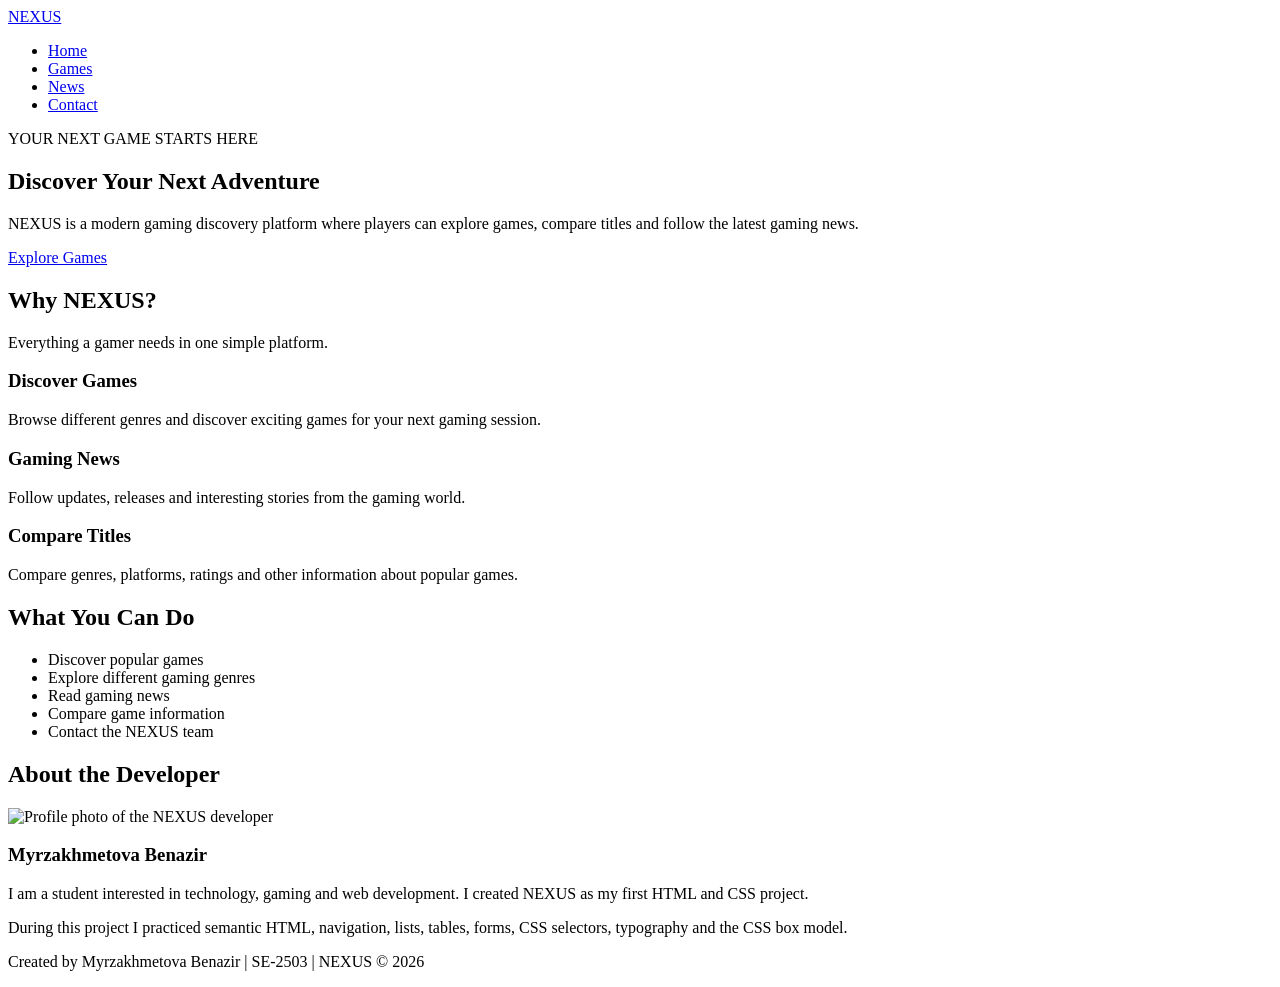
==== index.html @ 3fbef51e "Add files via upload" ====
<!DOCTYPE html>
<html lang="en">

<head>
    <meta charset="UTF-8">
    <meta name="viewport" content="width=device-width, initial-scale=1.0">

    <!--
        NEXUS Game Store
        Created by: Myrzakhmetova Benazir
        Group: SE-2503
    -->

    <title>NEXUS | Home</title>
    <link rel="stylesheet" href="css/style.css">
</head>

<body>

<header id="main-header">
    <nav class="navbar">
        <a href="index.html" class="logo">NEXUS</a>

        <ul class="nav-menu">
            <li><a class="active" href="index.html">Home</a></li>
            <li><a href="games.html">Games</a></li>
            <li><a href="news.html">News</a></li>
            <li><a href="contact.html">Contact</a></li>
        </ul>
    </nav>
</header>

<main>

    <section class="hero">
        <div class="hero-content">
            <p class="tag">YOUR NEXT GAME STARTS HERE</p>

            <h1>Discover Your Next Adventure</h1>

            <p>
                NEXUS is a modern gaming discovery platform where players
                can explore games, compare titles and follow the latest
                gaming news.
            </p>

            <a href="games.html" class="btn">Explore Games</a>
        </div>
    </section>

    <section class="section">
        <h2>Why NEXUS?</h2>

        <p class="section-description">
            Everything a gamer needs in one simple platform.
        </p>

        <div class="card-container">

            <article class="card">
                <h3>Discover Games</h3>
                <p>
                    Browse different genres and discover exciting games
                    for your next gaming session.
                </p>
            </article>

            <article class="card">
                <h3>Gaming News</h3>
                <p>
                    Follow updates, releases and interesting stories
                    from the gaming world.
                </p>
            </article>

            <article class="card">
                <h3>Compare Titles</h3>
                <p>
                    Compare genres, platforms, ratings and other
                    information about popular games.
                </p>
            </article>

        </div>
    </section>

    <section class="section dark-section">
        <h2>What You Can Do</h2>

        <ul class="feature-list">
            <li>Discover popular games</li>
            <li>Explore different gaming genres</li>
            <li>Read gaming news</li>
            <li>Compare game information</li>
            <li>Contact the NEXUS team</li>
        </ul>
    </section>

    <section class="section">
        <h2>About the Developer</h2>

        <div class="profile-card">

            <img src="images/profile.jpg"
                 alt="Profile photo of the NEXUS developer"
                 class="profile-img">

            <div>
                <h3>Myrzakhmetova Benazir </h3>

                <p>
                    I am a student interested in technology, gaming and
                    web development. I created NEXUS as my first HTML
                    and CSS project.
                </p>

                <p>
                    During this project I practiced semantic HTML,
                    navigation, lists, tables, forms, CSS selectors,
                    typography and the CSS box model.
                </p>
            </div>

        </div>
    </section>

</main>

<footer>
    <p>Created by Myrzakhmetova Benazir | SE-2503 | NEXUS © 2026</p>
</footer>

</body>
</html>
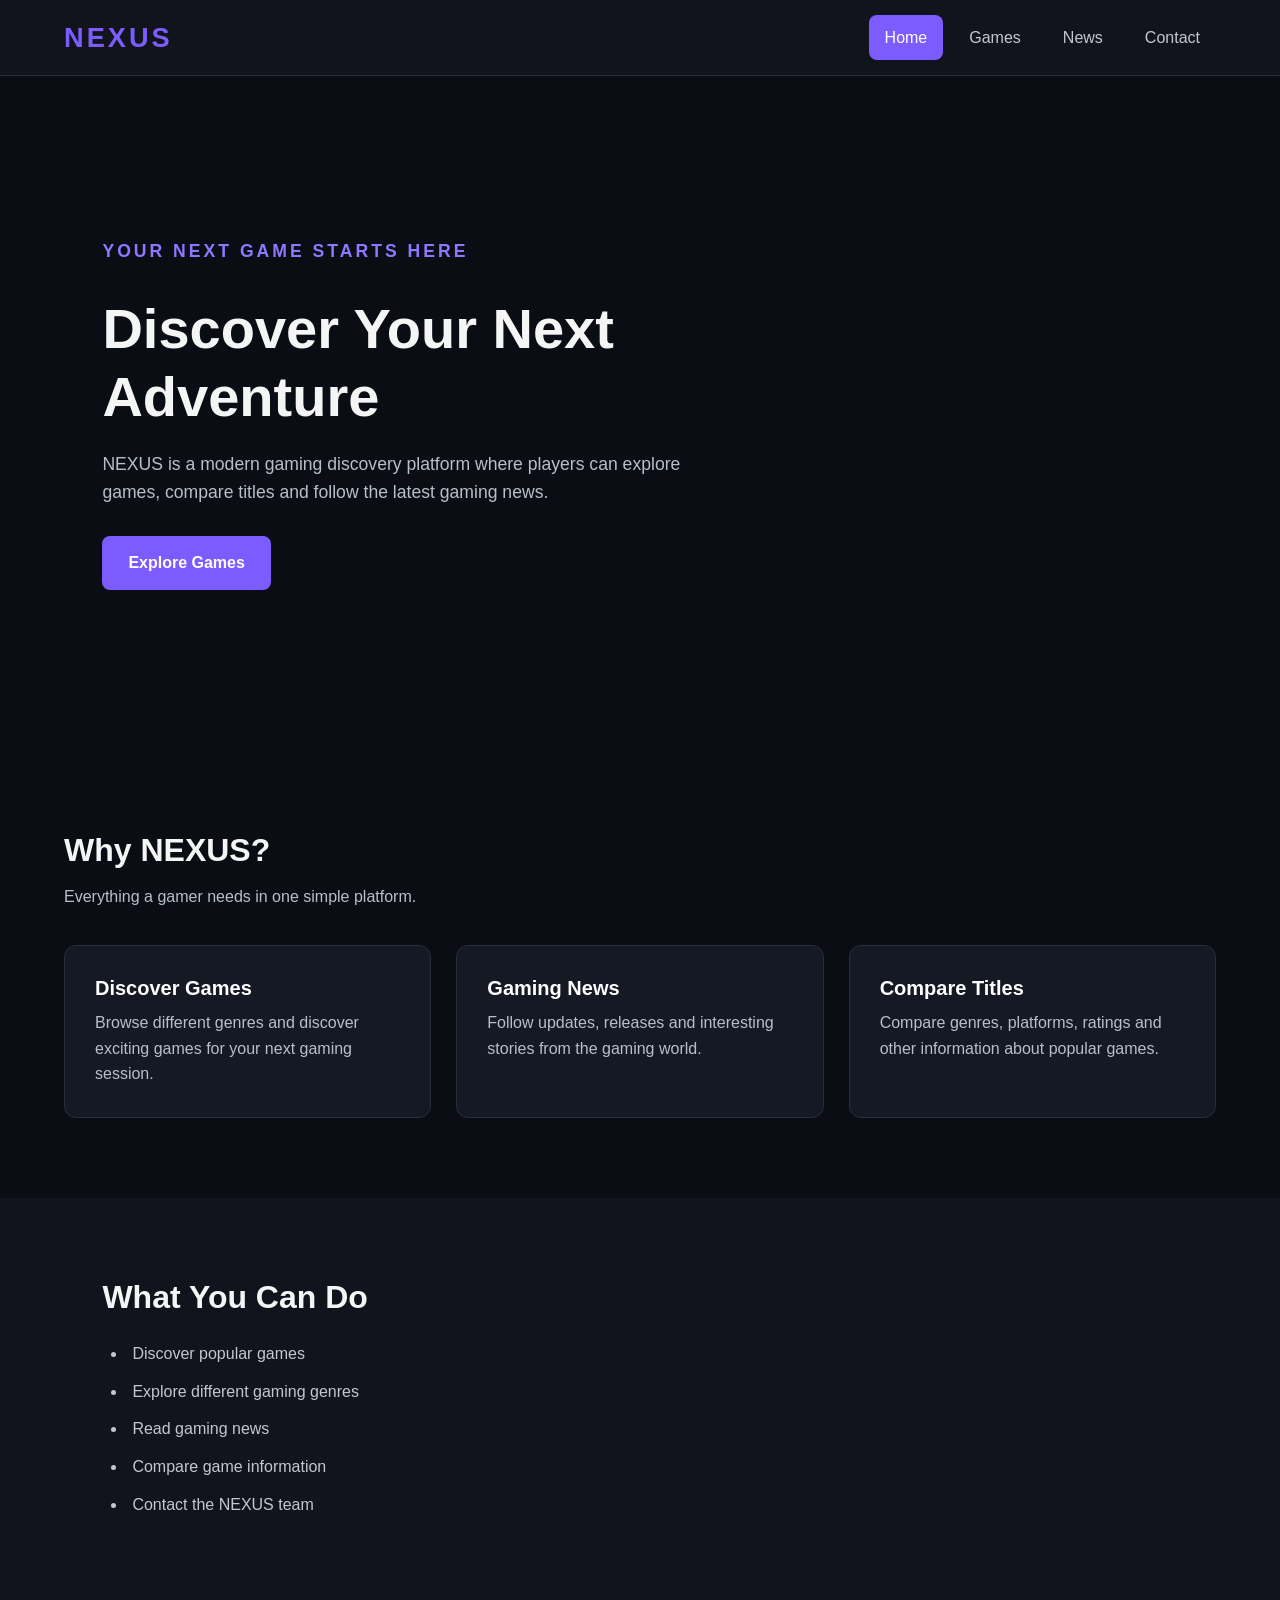
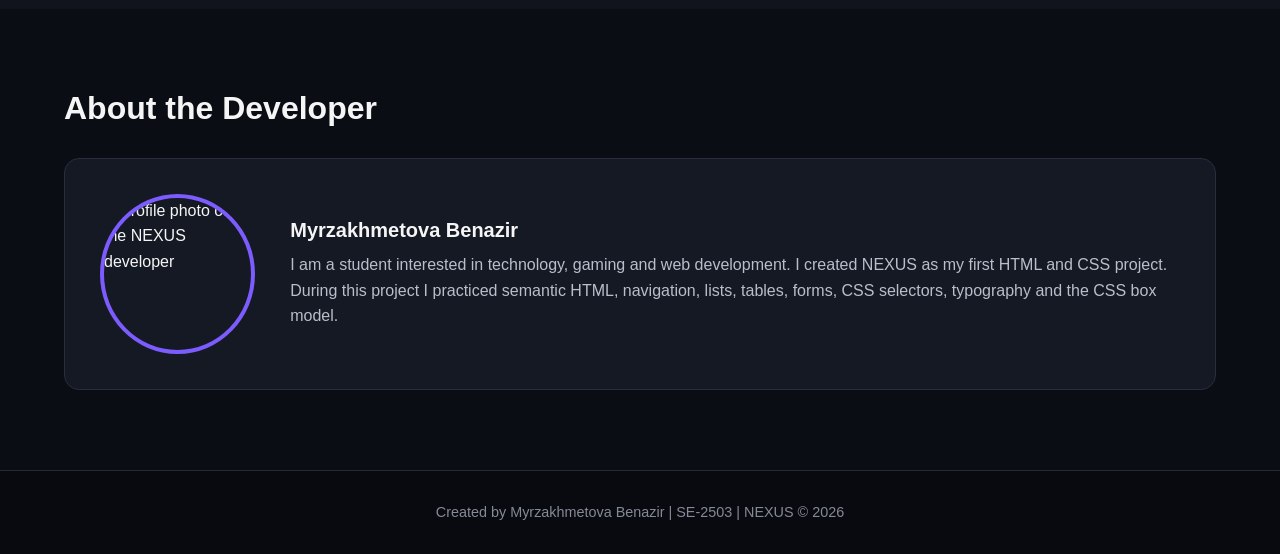
==== commit 5cbbf3df: "Update index.html" ====
--- a/index.html
+++ b/index.html
@@ -12,7 +12,7 @@
     -->
 
     <title>NEXUS | Home</title>
-    <link rel="stylesheet" href="css/style.css">
+    <link rel="stylesheet" href="style.css">
 </head>
 
 <body>
@@ -131,4 +131,4 @@
 </footer>
 
 </body>
-</html>+</html>
--- a/style.css
+++ b/style.css
@@ -0,0 +1,553 @@
+/* =========================
+   NEXUS GAME STORE
+   Created by: Myrzakhmetova Benazir 
+   ========================= */
+
+
+/* ---------- GLOBAL RESET ---------- */
+
+* {
+    margin: 0;
+    padding: 0;
+    box-sizing: border-box;
+}
+
+
+/* ---------- ELEMENT SELECTORS ---------- */
+
+body {
+    font-family: Arial, Helvetica, sans-serif;
+    background-color: #0b0d14;
+    color: #f5f5f5;
+    line-height: 1.6;
+}
+
+h1,
+h2,
+h3 {
+    line-height: 1.2;
+}
+
+h1 {
+    font-size: 3.5rem;
+}
+
+h2 {
+    font-size: 2rem;
+    margin-bottom: 15px;
+}
+
+h3 {
+    font-size: 1.25rem;
+    margin-bottom: 10px;
+}
+
+p {
+    color: #b9becb;
+}
+
+a {
+    color: #ffffff;
+    text-decoration: none;
+}
+
+img {
+    display: block;
+    max-width: 100%;
+}
+
+
+/* ---------- HEADER ---------- */
+
+/* ID SELECTOR */
+
+#main-header {
+    background-color: #11141d;
+    border-bottom: 1px solid #272b38;
+    position: sticky;
+    top: 0;
+    z-index: 100;
+}
+
+
+/* ---------- NAVIGATION ---------- */
+
+.navbar {
+    width: 90%;
+    max-width: 1200px;
+    min-height: 75px;
+    margin: auto;
+
+    display: flex;
+    justify-content: space-between;
+    align-items: center;
+}
+
+.logo {
+    color: #7c5cff;
+    font-size: 1.7rem;
+    font-weight: 800;
+    letter-spacing: 3px;
+}
+
+.nav-menu {
+    display: flex;
+    align-items: center;
+    gap: 10px;
+    list-style: none;
+}
+
+
+/* DESCENDANT SELECTOR */
+
+.nav-menu a {
+    display: block;
+    padding: 10px 16px;
+    color: #c4c7d0;
+    border-radius: 8px;
+    transition: 0.3s;
+}
+
+.nav-menu a:hover {
+    color: #ffffff;
+    background-color: #242838;
+}
+
+.nav-menu a.active {
+    color: #ffffff;
+    background-color: #7c5cff;
+}
+
+
+/* ---------- HERO ---------- */
+
+.hero {
+    min-height: 75vh;
+
+    display: flex;
+    align-items: center;
+
+    padding: 80px 8%;
+
+    background:
+        linear-gradient(
+            rgba(11, 13, 20, 0.80),
+            rgba(11, 13, 20, 0.95)
+        ),
+        url("../images/gaming.jpg");
+
+    background-size: cover;
+    background-position: center;
+}
+
+.hero-content {
+    max-width: 700px;
+}
+
+.hero h1 {
+    margin: 10px 0 20px;
+}
+
+.hero p {
+    max-width: 620px;
+    margin-bottom: 30px;
+    font-size: 1.1rem;
+}
+
+
+/* ---------- TAG ---------- */
+
+.tag {
+    color: #8f77ff;
+    font-size: 0.85rem;
+    font-weight: bold;
+    letter-spacing: 3px;
+}
+
+
+/* ---------- BUTTON ---------- */
+
+.btn {
+    display: inline-block;
+
+    background-color: #7c5cff;
+    color: white;
+
+    border: 2px solid #7c5cff;
+    border-radius: 8px;
+
+    padding: 12px 24px;
+
+    font-size: 1rem;
+    font-weight: bold;
+
+    cursor: pointer;
+    transition: 0.3s;
+}
+
+.btn:hover {
+    background-color: transparent;
+    color: #9c87ff;
+}
+
+
+/* ---------- SECTIONS ---------- */
+
+.section {
+    width: 90%;
+    max-width: 1200px;
+
+    margin: auto;
+    padding: 80px 0;
+}
+
+.section-description {
+    margin-bottom: 35px;
+}
+
+.dark-section {
+    width: 100%;
+    max-width: none;
+
+    padding-left: 8%;
+    padding-right: 8%;
+
+    background-color: #11141d;
+}
+
+
+/* ---------- CARDS ---------- */
+
+.card-container {
+    display: flex;
+    gap: 25px;
+    flex-wrap: wrap;
+}
+
+.card {
+    flex: 1;
+    min-width: 220px;
+
+    padding: 30px;
+
+    background-color: #151923;
+
+    border: 1px solid #292e3d;
+    border-radius: 12px;
+
+    transition: 0.3s;
+}
+
+.card:hover {
+    transform: translateY(-5px);
+    border-color: #7c5cff;
+}
+
+.card h3 {
+    color: #ffffff;
+}
+
+
+/* ---------- LISTS ---------- */
+
+.feature-list,
+.trend-list {
+    margin: 25px 0 0 25px;
+}
+
+.feature-list li,
+.trend-list li {
+    color: #c4c7d0;
+    margin-bottom: 12px;
+    padding-left: 5px;
+}
+
+
+/* ---------- PROFILE ---------- */
+
+.profile-card {
+    display: flex;
+    align-items: center;
+    gap: 35px;
+
+    margin-top: 30px;
+    padding: 35px;
+
+    background-color: #151923;
+
+    border: 1px solid #292e3d;
+    border-radius: 15px;
+}
+
+.profile-img {
+    width: 160px;
+    height: 160px;
+
+    object-fit: cover;
+
+    border-radius: 50%;
+    border: 4px solid #7c5cff;
+}
+
+
+/* ---------- PAGE HEADER ---------- */
+
+.page-header {
+    padding: 90px 8%;
+    text-align: center;
+
+    background-color: #11141d;
+    border-bottom: 1px solid #272b38;
+}
+
+.page-header h1 {
+    margin: 10px 0 15px;
+}
+
+
+/* ---------- GAME CARDS ---------- */
+
+.game-grid {
+    display: grid;
+
+    grid-template-columns:
+        repeat(auto-fit, minmax(250px, 1fr));
+
+    gap: 30px;
+}
+
+.game-card {
+    overflow: hidden;
+
+    background-color: #151923;
+
+    border: 1px solid #292e3d;
+    border-radius: 15px;
+
+    transition: 0.3s;
+}
+
+.game-card:hover {
+    transform: translateY(-6px);
+    border-color: #7c5cff;
+}
+
+.game-card img {
+    width: 100%;
+    height: 220px;
+    object-fit: cover;
+}
+
+.game-info {
+    padding: 25px;
+}
+
+.genre {
+    display: inline-block;
+
+    margin-bottom: 10px;
+
+    color: #9c87ff;
+
+    font-size: 0.8rem;
+    font-weight: bold;
+    letter-spacing: 1px;
+}
+
+.price {
+    margin-top: 15px;
+
+    color: #ffffff;
+
+    font-size: 1.25rem;
+    font-weight: bold;
+}
+
+
+/* ---------- TABLE ---------- */
+
+.table-wrapper {
+    margin-top: 30px;
+    overflow-x: auto;
+}
+
+table {
+    width: 100%;
+
+    border-collapse: collapse;
+
+    background-color: #151923;
+
+    border: 1px solid #292e3d;
+}
+
+table th,
+table td {
+    padding: 16px;
+
+    border: 1px solid #292e3d;
+
+    text-align: left;
+}
+
+table th {
+    background-color: #7c5cff;
+    color: #ffffff;
+}
+
+table td {
+    color: #c4c7d0;
+}
+
+table tbody tr:hover {
+    background-color: #1d2130;
+}
+
+
+/* ---------- NEWS ---------- */
+
+.featured-news {
+    display: flex;
+
+    overflow: hidden;
+
+    background-color: #151923;
+
+    border: 1px solid #292e3d;
+    border-radius: 15px;
+}
+
+.featured-news img {
+    width: 45%;
+    min-height: 350px;
+
+    object-fit: cover;
+}
+
+.news-content {
+    padding: 40px;
+}
+
+.news-content p {
+    margin-top: 15px;
+}
+
+
+/* ---------- FORM ---------- */
+
+/* ID SELECTOR */
+
+#contact-form {
+    max-width: 700px;
+
+    margin: auto;
+    padding: 40px;
+
+    background-color: #151923;
+
+    border: 1px solid #292e3d;
+    border-radius: 15px;
+}
+
+.form-group {
+    margin-bottom: 22px;
+}
+
+.form-group label {
+    display: block;
+
+    margin-bottom: 8px;
+
+    color: #ffffff;
+    font-weight: bold;
+}
+
+.form-group input,
+.form-group select,
+.form-group textarea {
+    width: 100%;
+
+    padding: 13px;
+
+    color: #ffffff;
+    background-color: #0d1018;
+
+    border: 1px solid #343949;
+    border-radius: 7px;
+
+    font-family: inherit;
+    font-size: 1rem;
+
+    outline: none;
+}
+
+.form-group input:focus,
+.form-group select:focus,
+.form-group textarea:focus {
+    border-color: #7c5cff;
+}
+
+.form-group textarea {
+    resize: vertical;
+}
+
+
+/* ---------- FOOTER ---------- */
+
+footer {
+    padding: 30px;
+
+    background-color: #080a0f;
+
+    border-top: 1px solid #272b38;
+
+    text-align: center;
+}
+
+footer p {
+    color: #858a98;
+    font-size: 0.9rem;
+}
+
+
+/* ---------- RESPONSIVE DESIGN ---------- */
+
+@media (max-width: 750px) {
+
+    h1 {
+        font-size: 2.5rem;
+    }
+
+    .navbar {
+        flex-direction: column;
+        padding: 18px 0;
+    }
+
+    .nav-menu {
+        margin-top: 15px;
+        flex-wrap: wrap;
+        justify-content: center;
+    }
+
+    .hero {
+        min-height: 65vh;
+    }
+
+    .profile-card {
+        flex-direction: column;
+        text-align: center;
+    }
+
+    .featured-news {
+        flex-direction: column;
+    }
+
+    .featured-news img {
+        width: 100%;
+        min-height: 250px;
+    }
+
+    #contact-form {
+        padding: 25px;
+    }
+}
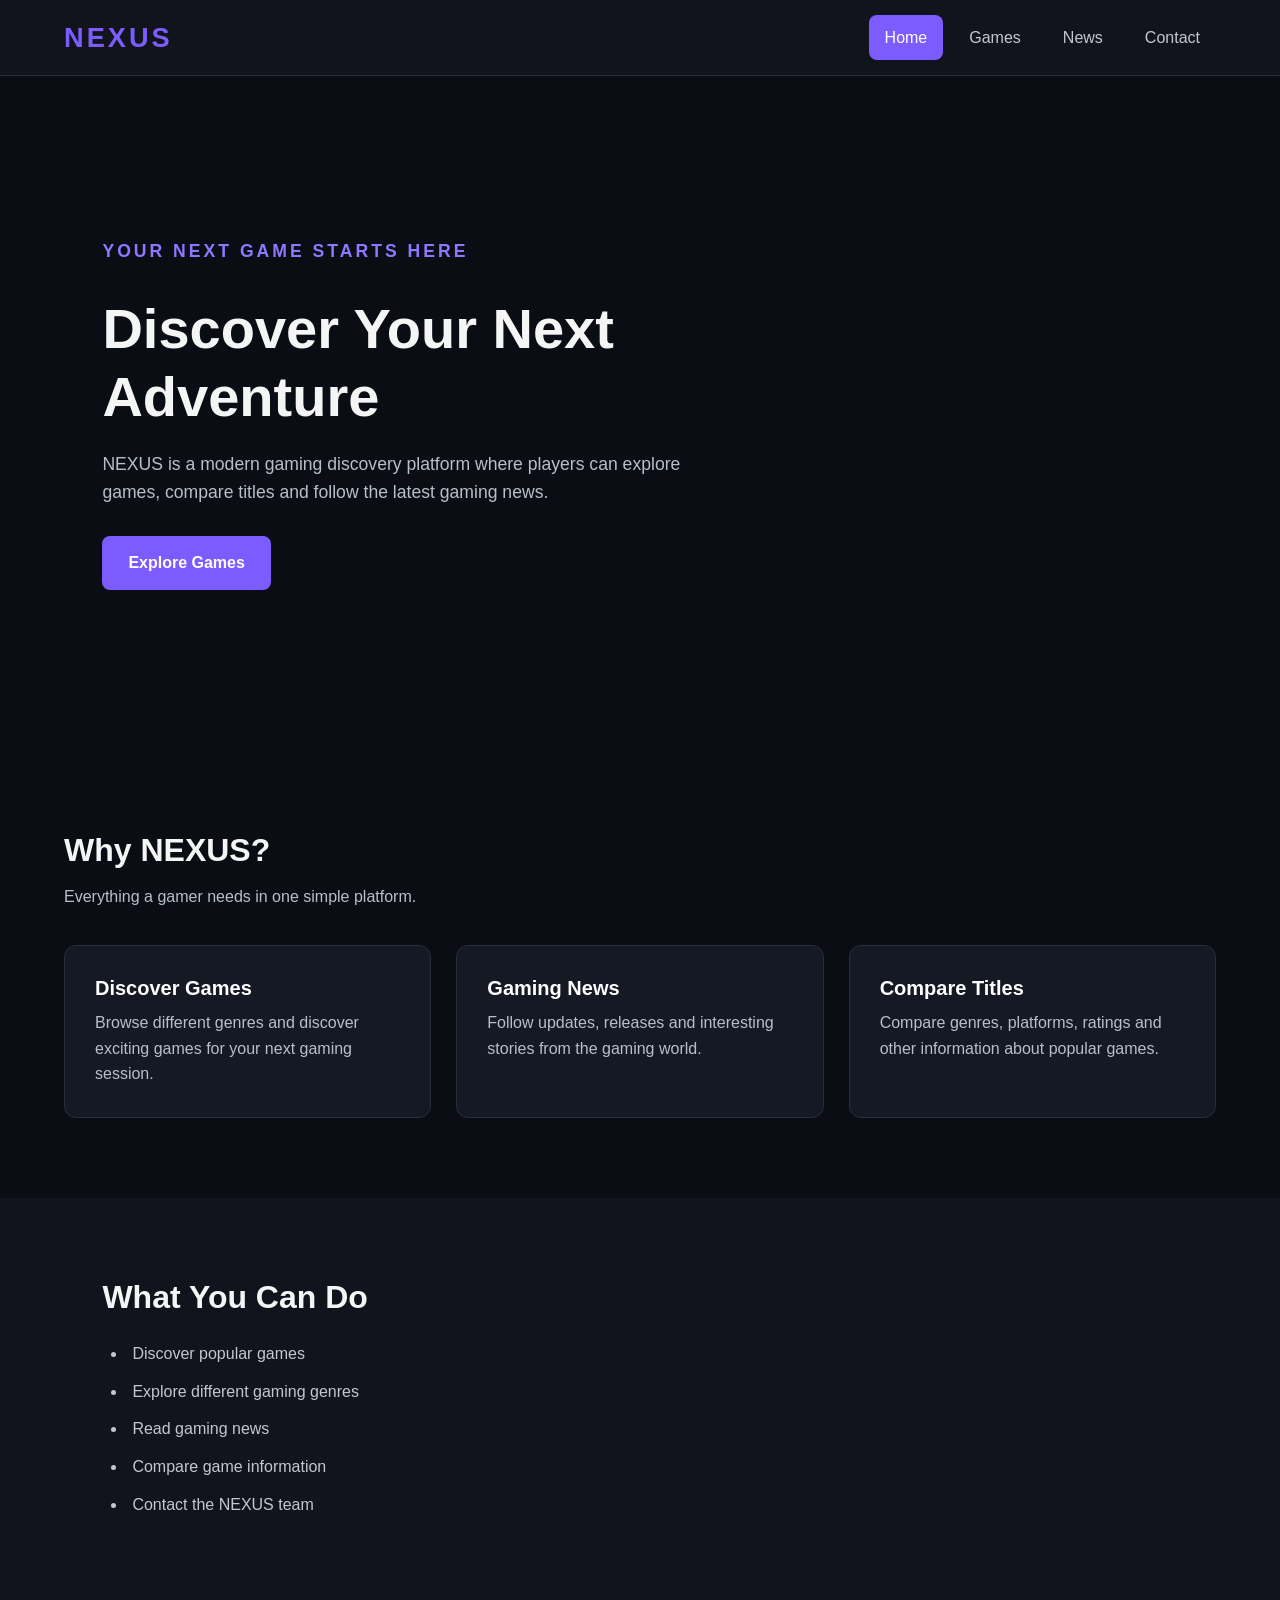
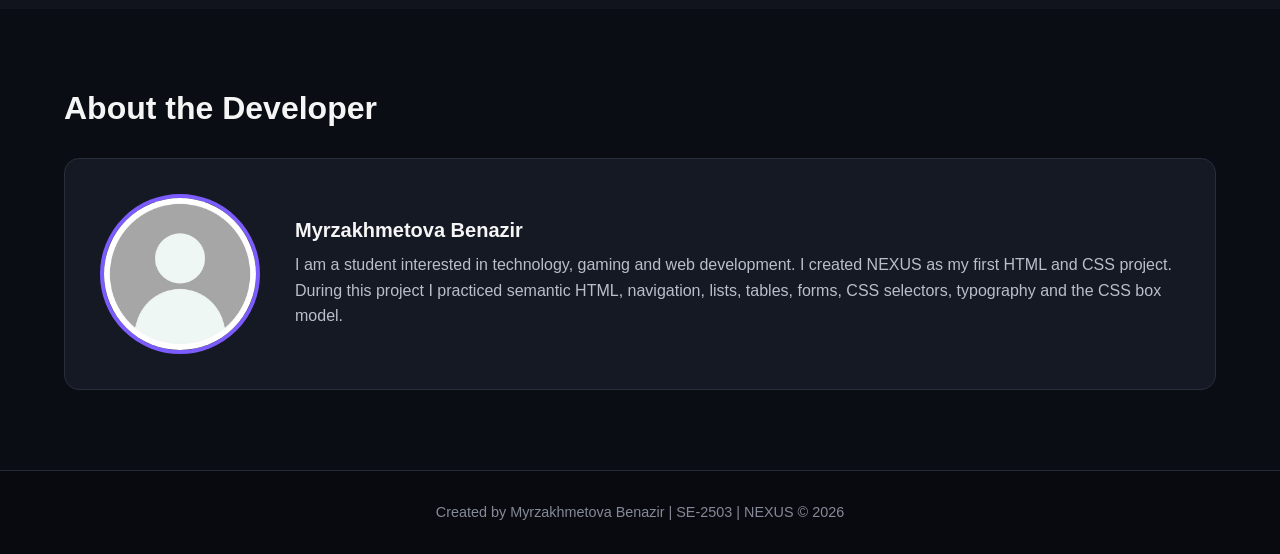
==== commit c0a1b742: "Update index.html" ====
--- a/index.html
+++ b/index.html
@@ -101,7 +101,7 @@
 
         <div class="profile-card">
 
-            <img src="images/profile.jpg"
+            <img src="profile.jpg"
                  alt="Profile photo of the NEXUS developer"
                  class="profile-img">
 
